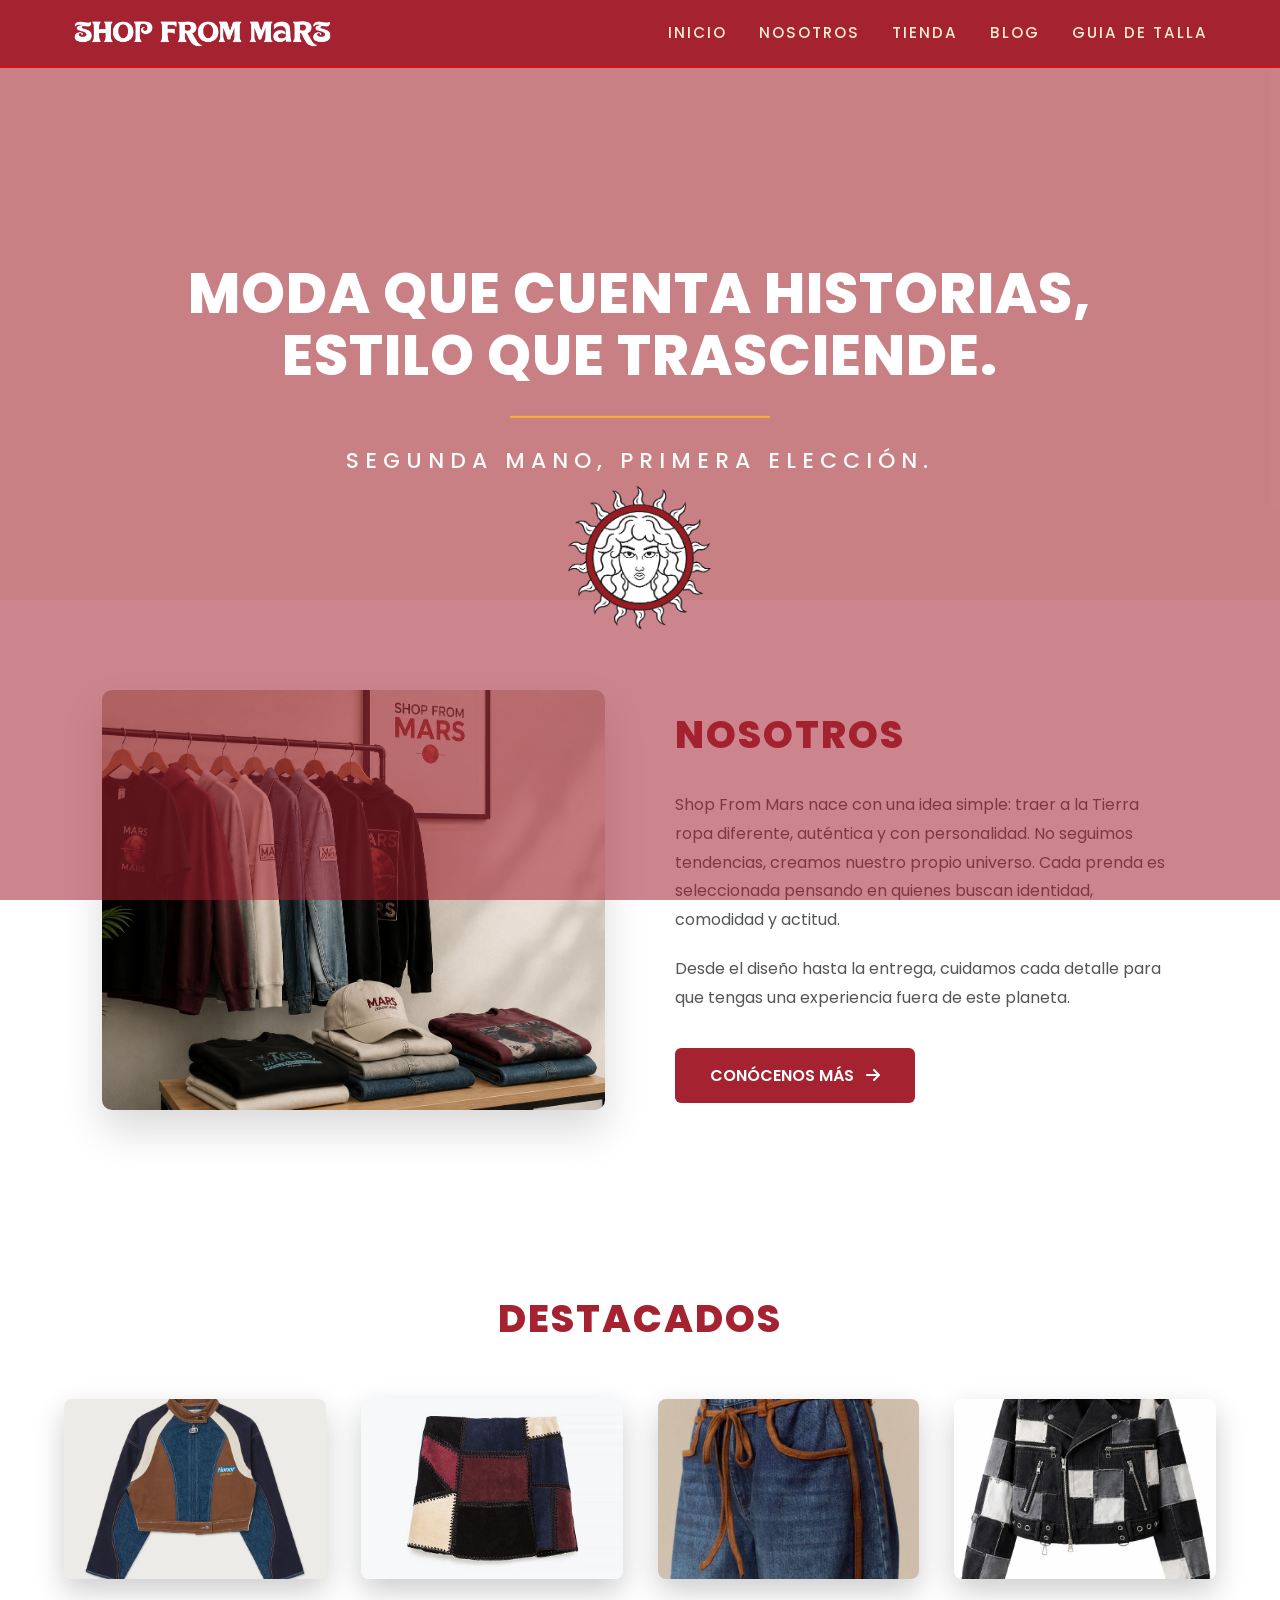
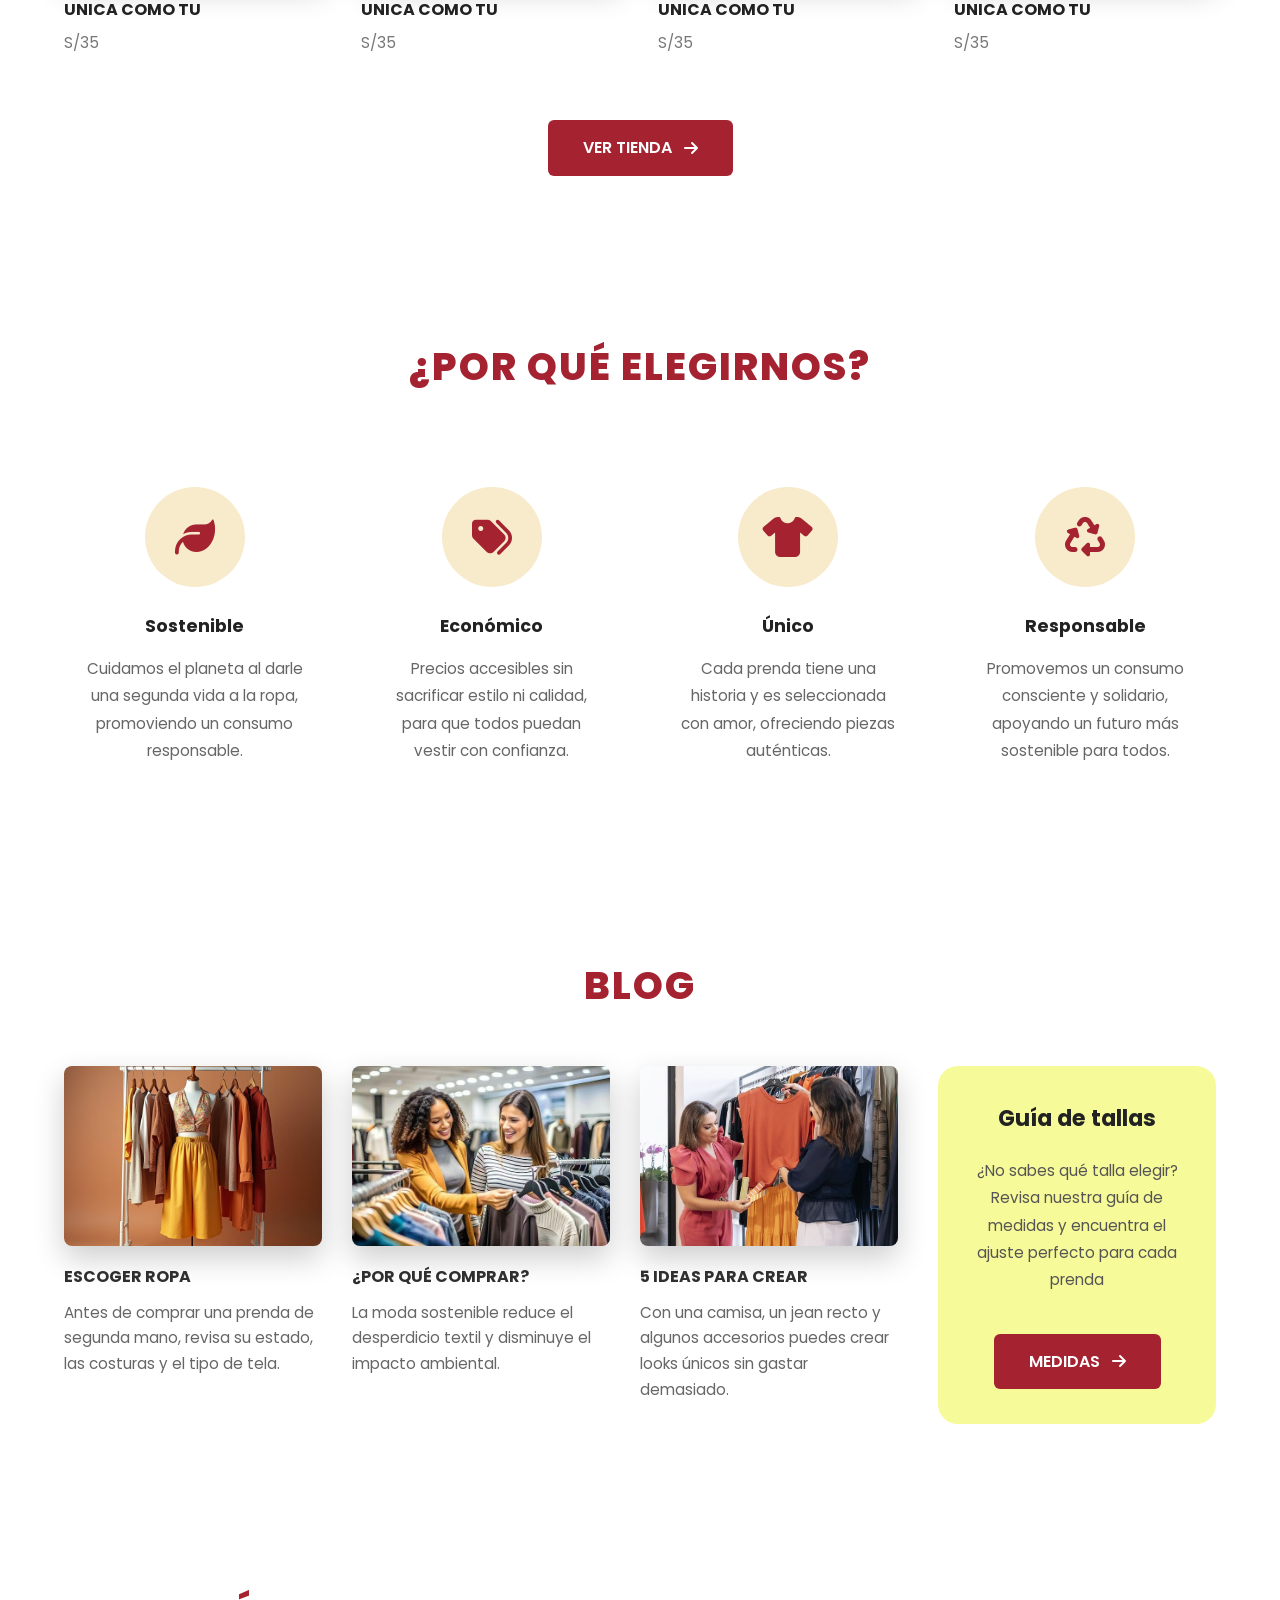
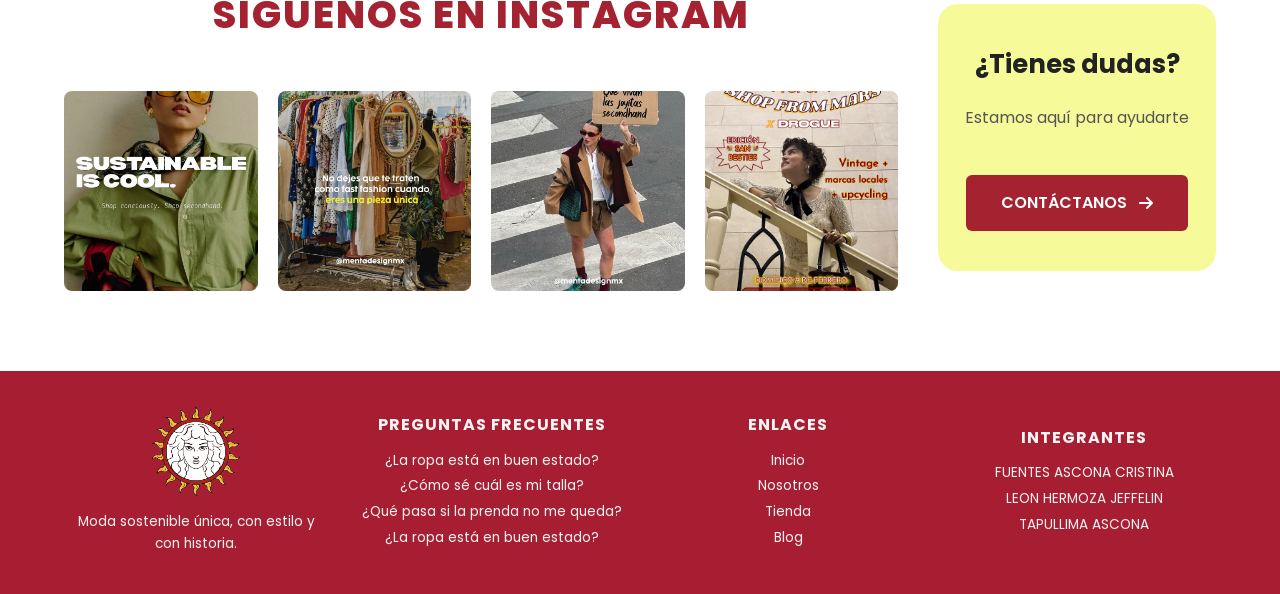
==== index.html @ 6ccd9fe5 "Add files via upload" ====
<!DOCTYPE html>
<html lang="en">
    
<head>
    
      
    <meta charset="UTF-8">
    <meta name="viewport" content="width=device-width, initial-scale=1.0">
    <title>Shop From Mars</title>
    <link rel="stylesheet" href="css/estilos.css">
    <link href="https://fonts.googleapis.com/css2?family=Poppins:wght@300;400;500;600;700;800&family=DM+Serif+Display&display=swap" rel="stylesheet">
    <link rel="stylesheet" href="https://cdnjs.cloudflare.com/ajax/libs/font-awesome/6.7.2/css/all.min.css">

</head>
<body>
    <header class="cabecera">
    <div class="menu">

        <a href="index.html" class="logo">
    <img src="imagenes/alogo_Mesa de trabajo 1.png" alt="Shop From Mars">
</a>
            

            <nav class="botones">
                <a href="index.html" class="enlaces">INICIO</a>
                <a href="nosotros.html" class="enlaces">NOSOTROS</a>
                <a href="tienda.html" class="enlaces">TIENDA</a>
                <a href="blog.html" class="enlaces">BLOG</a>
                <a href="guiadetalla.html" class="enlaces">GUIA DE TALLA</a>
                
            </nav>
            
        </div>
        
    </header>
    <main>

      


    <section class="banner-principal">

    <div class="banner-video">
        <video autoplay muted loop playsinline>
            <source src="videos/cabecera.mp4" type="video/mp4">
        </video>
    </div>

    <div class="overlay"></div>

    <div class="hero-texto">

        <h1>
            Moda que cuenta historias,<br>
            estilo que trasciende.
        </h1>

        <div class="linea"></div>

        <p>
            SEGUNDA MANO, PRIMERA ELECCIÓN.
        </p>
<img src="imagenes/iconoicono_Mesa de trabajo 1.png"
         alt="Logo"
         class="logo-banner">

    </div>

</section>

        <!-- SECCIÓN NOSOTROS -->

<section class="nosotros">

    <div class="contenedor">

        <div class="imagen">

            <img src="imagenes/nosotrosindex.jpeg" alt="Shop From Mars">

        </div>

        <div class="texto">



            <h2>NOSOTROS</h2>

            <p>
                Shop From Mars nace con una idea simple:
                traer a la Tierra ropa diferente,
                auténtica y con personalidad. No seguimos tendencias,
                creamos nuestro propio universo.
                Cada prenda es seleccionada pensando
                en quienes buscan identidad,
                comodidad y actitud.
            </p>

            <p>
                Desde el diseño hasta la entrega,
                cuidamos cada detalle para que
                tengas una experiencia fuera de este planeta.
            </p>

            <a href="nosotros.html" class="boton">
                CONÓCENOS MÁS
                <i class="fa-solid fa-arrow-right"></i>
            </a>

        </div>

    </div>

</section>

       <!-- SECCIÓN DESTACADOS -->
<section class="seccion-destacados">
    <div class="titulo-con-lineas">
        <h2>DESTACADOS</h2>
    </div>

    <div class="contenido-destacados">
        <!-- Tarjeta 1 -->
        <div class="tarjeta">
            <div class="cuadro-imagen">
                <img src="imagenes/desta1.jpg" alt="Producto destacado">
            </div>
            <h3>UNICA COMO TU</h3>
            <p>S/35</p>
        </div>
        <!-- Tarjeta 2 -->
        <div class="tarjeta">
            <div class="cuadro-imagen">
                <img src="imagenes/desta2.jpg" alt="Producto destacado">
            </div>
            <h3>UNICA COMO TU</h3>
            <p>S/35</p>
        </div>
        <!-- Tarjeta 3 -->
        <div class="tarjeta">
            <div class="cuadro-imagen">
                <img src="imagenes/desta3.jpg" alt="Producto destacado">
            </div>
            <h3>UNICA COMO TU</h3>
            <p>S/35</p>
        </div>
        <!-- Tarjeta 4 -->
        <div class="tarjeta">
            <div class="cuadro-imagen">
                <img src="imagenes/desta4.jpg" alt="Producto destacado">
            </div>
            <h3>UNICA COMO TU</h3>
            <p>S/35</p>
        </div>
    </div>

    <!-- Botón ver tienda -->
    <div class="boton-centro">
        <a href="tienda.html" class="boton">
    VER TIENDA
    <i class="fa-solid fa-arrow-right"></i>
</a>
    </div>
</section>

    
        <section id="por-que-elegirnos" class="why-choose-us">

    <h2>¿Por qué elegirnos?</h2>

    <div class="benefits-grid">

        <div class="benefit-item">
            <div class="circle-icon">
                <i class="fa-solid fa-leaf"></i>
            </div>
            <h3>Sostenible</h3>
            <p>Cuidamos el planeta al darle una segunda vida a la ropa, promoviendo un consumo responsable.</p>
        </div>

        <div class="benefit-item">
            <div class="circle-icon">
                <i class="fa-solid fa-tags"></i>
            </div>
            <h3>Económico</h3>
            <p>Precios accesibles sin sacrificar estilo ni calidad, para que todos puedan vestir con confianza.</p>
        </div>

        <div class="benefit-item">
            <div class="circle-icon">
                <i class="fa-solid fa-shirt"></i>
            </div>
            <h3>Único</h3>
            <p>Cada prenda tiene una historia y es seleccionada con amor, ofreciendo piezas auténticas.</p>
        </div>

        <div class="benefit-item">
            <div class="circle-icon">
                <i class="fa-solid fa-recycle"></i>
            </div>
            <h3>Responsable</h3>
            <p>Promovemos un consumo consciente y solidario, apoyando un futuro más sostenible para todos.</p>
        </div>

    </div>

</section>

        <section class="seccion-blog">
    <h2>BLOG</h2>
    <div class="contenido-blog">
        <div class="entradas-blog">
            <!-- Entrada 1 -->
            <div class="entrada">
                <div class="cuadro-imagen">
                    <img src="imagenes/blog1.jpg" alt="Entrada blog">
                </div>
                <h3>ESCOGER ROPA</h3>
                <p>Antes de comprar una prenda de segunda mano,
                        revisa su estado, las costuras y el tipo de tela.</p>
            </div>
            <!-- Entrada 2 -->
            <div class="entrada">
                <div class="cuadro-imagen">
                    <img src="imagenes/blog2.jpg" alt="Entrada blog">
                </div>
                <h3>¿POR QUÉ COMPRAR?</h3>
                <p>La moda sostenible reduce el desperdicio textil y disminuye el impacto ambiental.
                        </p>
            </div>
            <!-- Entrada 3 -->
            <div class="entrada">
                <div class="cuadro-imagen">
                    <img src="imagenes/blog3.jpg" alt="Entrada blog">
                </div>
                <h3>5 IDEAS PARA CREAR</h3>
                <p>Con una camisa, un jean recto y algunos accesorios puedes crear looks únicos sin gastar demasiado.</p>
            </div>
        </div>

            <aside class="size-guide-card">
                <h3>Guía de tallas</h3>
                <p>¿No sabes qué talla elegir? Revisa nuestra guía de medidas y encuentra el ajuste perfecto para cada prenda</p>
                <a href="guiadetalla.html" class="boton">
    MEDIDAS
    <i class="fa-solid fa-arrow-right"></i>
</a>
            </aside>
        </section>

       <section class="instagram-whatsapp">

    <div class="instagram-box">

        <h2>SÍGUENOS EN INSTAGRAM</h2>

        <div class="galeria">

            <img src="imagenes/insta1.jpg" alt="">
            <img src="imagenes/insta2.jpg" alt="">
            <img src="imagenes/insta3.jpg" alt="">
            <img src="imagenes/insta5.jpeg">

        </div>

    </div>

    <aside class="whatsapp-box">

        <h3>¿Tienes dudas?</h3>

        <p>Estamos aquí para ayudarte</p>

        <a href="https://web.whatsapp.com/" class="boton">
    CONTÁCTANOS
    <i class="fa-solid fa-arrow-right"></i>
</a>

    </aside>

</section>


      

    </main>


<footer class="pie-pagina">
    <div class="pie-columna logo-columna">
        <img src="imagenes/logo.png" alt="Logo marca" class="logo-footer">
        <p>Moda sostenible única, con estilo y con historia.</p>
    </div>

    <div class="pie-columna centrada">
        <h3>PREGUNTAS FRECUENTES</h3>
        <p>¿La ropa está en buen estado?</p>
        <p>¿Cómo sé cuál es mi talla?</p>
        <p>¿Qué pasa si la prenda no me queda?</p>
        <p>¿La ropa está en buen estado?</p>
    </div>

    <div class="pie-columna centrada">
        <h3>ENLACES</h3>
        <p>Inicio</p>
        <p>Nosotros</p>
        <p>Tienda</p>
        <p>Blog</p>
    </div>

    <div class="pie-columna centrada">
        <h3>INTEGRANTES</h3>
        <p>FUENTES ASCONA CRISTINA</p>
        <p>LEON HERMOZA JEFFELIN</p>
        <p>TAPULLIMA ASCONA</p>
    
    </div>
</footer>
</body>

</html>
---- css/estilos.css ----
/*==============================
        RESET GENERAL
===============================*/

*{
    margin: 0;
    padding: 0;
    box-sizing: border-box;
}

body{
    font-family: 'Poppins', sans-serif;
    font-size: 16px;
    background: #f8f4ef;
    color: #2f2f2f;
    line-height: 1.6;
}

/*==============================
        CABECERA
===============================*/

.cabecera{
    background-color: #A52231;
    border-bottom: 1px solid rgb(255, 0, 4);
    position: fixed;
    width: 100%;
    top: 0;
    left: 0;
    z-index: 1000;
}

.menu{
    max-width: 1200px;
    margin: 0 auto;
    padding: 1.2rem 2rem;
    display: flex;
    justify-content: space-between;
    align-items: center;
    letter-spacing: 2px;
}

.contenedor-general{
    width: 100%;
    max-width: 1200px;
    margin: 0 auto;
    padding: 0 4rem;
}

.logo{
    display:flex;
    align-items:center;
    text-decoration:none;
}

.logo img{
    width:260px;
    height:auto;
    display:block;
    transition:.3s ease;
}

.logo img:hover{
    transform:scale(1.05);
}

.botones{
    display: flex;
    align-items: center;
    gap: 2rem;
}

.enlaces{
    text-decoration: none;
    color: blanchedalmond;
    font-size: 0.95rem;
    font-weight: 500;
    transition: .3s;
}

.enlaces:hover{
    color: #A52231;
    background: white;
    padding: 10px;
}

.icono{
    background-image: url("usiario.png");
    width: 20px;
    height: 20px;
    background-size: cover;
}
   

.image-x {
    background-color: #e0e0e0;
    border: 2px solid #000000;
    position: relative;
    width: 100%;
    height: 100%;
    min-height: 150px;
}
   
.image-x::before, .image-x::after {
    content: "";
    position: absolute;
    width: 100%;
    height: 2px;
    background-color: #000000;
    top: 50%;
    left: 0;
}
.image-x::before { transform: rotate(20deg); }
.image-x::after { transform: rotate(-20deg); }
.btn-dark{
    display:inline-block;
    padding:15px 35px;
    background:#F06464;
    color:white;
    text-decoration:none;
    border-radius:6px;
    font-weight:600;
    transition:.3s;
}

.btn-dark:hover{
    background:#d84f4f;
    transform:translateY(-3px);
}

nav ul {
    display: flex;
    gap: 20px;
}

nav ul li a {
    background-color: #b73e3e; /* Fondo rojo de los botones de navegación */
    color: #ffffff;
    padding: 8px 16px;
    border-radius: 4px;
    font-size: 0.9rem;
    font-weight: bold;
    text-transform: uppercase;
}

.header-icons {
    display: flex;
    gap: 15px;
    font-size: 1.3rem;
}

/* ==========================================
   3. SECCIÓN 1: SLIDER / HERO (Gris)
   ========================================== */


/* ---------------------- BANNER PRINCIPAL ---------------------- */
.banner-principal{
    width:100%;
    height:600px;
    margin:0;
    padding:0;
    overflow:hidden;
}



.boton-rojo {
    padding: 0.65rem 2.2rem;
    background-color: #f06464;
    color: #000000;
    border: none;
    border-radius: 6px;
    font-size: 0.9rem;
    font-weight: 500;
    cursor: pointer;
}

/* IMAGEN A LA DERECHA, OCUPA TODO EL ALTO */
.banner-video{
    width:100%;
    height:100%;
    overflow:hidden;
}

.banner-video video{
    width:100%;
    height:100%;
    object-fit:cover;
    display:block;
}
/* Capa roja */

.overlay{

    position:absolute;

    inset:0;

    background:rgba(165,34,49,.55);

    z-index:1;

}

/* Texto */

.hero-texto{

    position:absolute;

    top:50%;

    left:50%;

    transform:translate(-50%,-50%);

    text-align:center;

    z-index:2;

    width:90%;

}

.hero-texto h1{
    font-family:'Poppins', sans-serif;
    color:#fff;
    font-size:3.5rem;
    line-height:1.1;
    font-weight:800;
    text-transform:uppercase;
    letter-spacing:1px;
    margin-bottom:30px;
}

.linea{

    width:260px;

    height:2px;

    background:#F2B632;

    margin:0 auto 25px;

}

.hero-texto p{

    font-family:'Poppins',sans-serif;

    color:#fafaf9;

    letter-spacing:6px;

    font-size:22px;

    font-weight:500;

}
.logo-banner{
    width:150px;
    height:auto;
    margin-top:5px;
    display:block;
    margin-left:auto;
    margin-right:auto;
}



/*=========================
      NOSOTROS
==========================*/

/*==================================
            NOSOTROS
==================================*/

.nosotros{
    width:100%;
    background:#ffffff;
    padding:90px 8%;
}

.contenedor{
    max-width:1200px;
    margin:0 auto;
    display:grid;
    grid-template-columns:1fr 1fr;
    align-items:center;
    gap:70px;
}

/* Imagen */

.imagen img{
    width:100%;
    height:420px;
    object-fit:cover;
    border-radius:10px;
    box-shadow:0 20px 40px rgba(0,0,0,.15);
}

/* Texto */

.texto{
    color:#2f2f2f;
}

.texto h2{
    font-size:2.4rem;
    color:#A52231;
    font-weight:800;
    letter-spacing:2px;
    margin-bottom:25px;
}

.texto p{
    font-size:1rem;
    line-height:1.8;
    color:#555;
    margin-bottom:20px;
}

.boton{
    display:inline-flex;
    align-items:center;
    gap:12px;
    margin-top:15px;
    padding:15px 35px;
    background:#A52231;
    color:#fff;
    text-decoration:none;
    border-radius:6px;
    font-weight:600;
    transition:.3s;
}

.boton:hover{
    background:#7d1723;
    transform:translateY(-4px);
}

/* ==========================================
   5. SECCIÓN 3: DESTACADOS (Verde Menta)
   ========================================== */
/*==================================
            DESTACADOS
==================================*/

.seccion-destacados{
    width:100%;
    background:#fff;
    padding:80px 5%;
}

.titulo-con-lineas{
    text-align:center;
    margin-bottom:50px;
}

.titulo-con-lineas h2{
    font-size:2.4rem;
    font-weight:800;
    color:#A52231;
    text-transform:uppercase;
    letter-spacing:2px;
}

.contenido-destacados{
    max-width:1200px;
    margin:0 auto 50px;
    display:grid;
    grid-template-columns:repeat(4,1fr);
    gap:35px;
}

.tarjeta{

    transition:.35s;
    cursor:pointer;

}

.tarjeta:hover{

    transform:translateY(-10px);

}

.cuadro-imagen{
    width:100%;
    height:280px;
    overflow:hidden;
    border-radius:8px;

    box-shadow: 0 12px 30px rgba(0, 0, 0, 0.20);
}

.cuadro-imagen img{

    width:100%;
    height:100%;
    object-fit:cover;
    transition:.4s;

}

.tarjeta:hover img{

    transform:scale(1.05);

}

.tarjeta h3{

    margin-top:18px;
    font-size:1rem;
    color:#222;
    font-weight:700;

}

.tarjeta p{

    margin-top:8px;
    font-size:.95rem;
    color:#777;

}

.boton-centro{

    text-align:center;

}



/*==================================
      ¿POR QUÉ ELEGIRNOS?
==================================*/

.why-choose-us{
    width:100%;
    background:#fff;
    padding:80px 5%;
    text-align:center;
}

.why-choose-us h2{
    font-size:2.4rem;
    font-weight:800;
    color:#A52231;
    text-transform:uppercase;
    letter-spacing:2px;
    margin-bottom:60px;
}

.benefits-grid{
    max-width:1200px;
    margin:auto;
    display:grid;
    grid-template-columns:repeat(4,1fr);
    gap:35px;
}

.benefit-item{
    padding:30px 20px;
    border-radius:10px;
    transition:.35s;
}

.benefit-item:hover{
    transform:translateY(-8px);
    box-shadow:0 15px 30px rgba(0,0,0,.08);
}

/* CÍRCULO */

.circle-icon{
    width:100px;
    height:100px;
    background:#F8EBCB;
    border-radius:50%;

    display:flex;
    justify-content:center;
    align-items:center;

    margin:0 auto 25px;
    transition:.35s;
}

/* ICONO */

.circle-icon i{
    font-size:40px;
    color:#A52231;
    transition:.35s;
}

.benefit-item:hover .circle-icon{
    transform:scale(1.08);
}

.benefit-item:hover .circle-icon i{
    transform:scale(1.12);
}

.benefit-item h3{
    font-size:1.1rem;
    color:#222;
    margin-bottom:15px;
    font-weight:700;
}

.benefit-item p{
    font-size:.95rem;
    line-height:1.8;
    color:#666;
}

/* ==========================================
   7. SECCIÓN 5: BLOG & GUÍA DE TALLAS (Verde Menta)
   ========================================== */
/*==================================
            BLOG
==================================*/

.seccion-blog{
    width:100%;
    background:#fff;
    padding:80px 5%;
}

.seccion-blog h2{

    text-align:center;
    font-size:2.4rem;
    font-weight:800;
    color:#A52231;
    text-transform:uppercase;
    letter-spacing:2px;
    margin-bottom:50px;

}

.contenido-blog{

    max-width:1200px;
    margin:auto;

    display:grid;
    grid-template-columns:3fr 1fr;
    gap:40px;
    align-items:start;

}

.entradas-blog{

    display:grid;
    grid-template-columns:repeat(3,1fr);
    gap:30px;

}

.entrada{

    transition:.35s;
    cursor:pointer;

}

.entrada:hover{

    transform:translateY(-8px);

}

.cuadro-imagen{

    width:100%;
    height:180px;
    overflow:hidden;
    border-radius:8px;

}

.cuadro-imagen img{

    width:100%;
    height:100%;
    object-fit:cover;
    transition:.4s;

}

.entrada:hover img{

    transform:scale(1.05);

}

.entrada h3{
    margin-top:18px;   /* Puedes ajustar este valor */
    margin-bottom:10px;
    font-size:1rem;
    font-weight:700;
}

.entrada p{

    color:#666;
    font-size:.95rem;
    line-height:1.7;

}
/*==================================
        GUÍA DE TALLAS
==================================*/

.size-guide-card{

    background:#F6FA98;
    border-radius:20px;

    padding:35px 25px;

    display:flex;
    flex-direction:column;
    justify-content:center;
    align-items:center;

    text-align:center;

    transition:.35s;

}

.size-guide-card:hover{

    transform:translateY(-8px);

    box-shadow:0 15px 35px rgba(0,0,0,.10);

}

.size-guide-card h3{

    font-size:1.4rem;
    margin-bottom:20px;
    color:#222;

}

.size-guide-card p{

    font-size:.95rem;
    line-height:1.8;
    color:#555;
    margin-bottom:25px;

}
/* ==========================================
   8. SECCIÓN 6: INSTAGRAM & WHATSAPP (Rosa)
   ========================================== */
/*==================================
      INSTAGRAM + WHATSAPP
==================================*/

.instagram-whatsapp{
    width:100%;
    background:#FFFFFF;
    padding:80px 5%;

    display:grid;
    grid-template-columns:3fr 1fr;
    gap:40px;
    align-items:center;
}

/*=========================
      INSTAGRAM
=========================*/

.instagram-box h2{

    font-size:2.4rem;
    font-weight:800;
    color:#A52231;

    text-align:center;

    text-transform:uppercase;

    letter-spacing:2px;

    margin-bottom:45px;

}

.galeria{

    display:grid;
    grid-template-columns:repeat(4,1fr);

    gap:20px;

}

.galeria img{

    width:100%;
    height:200px;

    object-fit:cover;

    border-radius:8px;

    transition:.35s;

    cursor:pointer;

}

.galeria img:hover{

    transform:scale(1.05);

}

/*=========================
        WHATSAPP
=========================*/

.whatsapp-box{

    background:#F6FA98;

    padding:40px 25px;

    border-radius:20px;

    text-align:center;

    transition:.35s;

}

.whatsapp-box:hover{

    transform:translateY(-8px);

    box-shadow:0 15px 30px rgba(0,0,0,.10);

}

.whatsapp-box h3{

    font-size:1.6rem;

    margin-bottom:20px;

    color:#222;

}

.whatsapp-box p{

    font-size:1rem;

    color:#555;

    margin-bottom:30px;

}
/* ==========================================
   9. PIE DE PÁGINA (FOOTER)
   ========================================== */
/*==================================
            FOOTER
==================================*/

.pie-pagina{
    background-color:#A71D31;
    width:100%;
    min-height:197px;
    display:flex;
    justify-content:space-between;
    align-items:center;
    padding:35px 4rem;
    gap:2rem;
    flex-wrap:wrap;
}

.pie-columna{
    flex:1;
    color:#FAF4F4;
    min-width:180px;
}

.logo-columna{
    display:flex;
    flex-direction:column;
    align-items:center;
    text-align:center;
}

.logo-footer{
    width:90px;
    height:auto;
    margin-bottom:10px;
}

.centrada{
    text-align:center;
}

.pie-columna h3{
    font-size:1rem;
    font-weight:700;
    margin-bottom:12px;
    text-transform:uppercase;
    letter-spacing:1px;
}

.pie-columna p{
    font-size:.85rem;
    line-height:1.6;
    margin:4px 0;
}

/*==================================
        RESPONSIVE
==================================*/

@media (max-width:1200px){

    .contenido-destacados{
        grid-template-columns:repeat(2,1fr);
    }

    .benefits-grid{
        grid-template-columns:repeat(2,1fr);
    }

    .entradas-blog{
        grid-template-columns:repeat(2,1fr);
    }

    .galeria{
        grid-template-columns:repeat(2,1fr);
    }

}

@media (max-width:992px){

    body{
        padding-top:120px;
    }

    /* HEADER */

    .menu{
        flex-direction:column;
        gap:15px;
        padding:15px;
    }

    .botones{
        flex-wrap:wrap;
        justify-content:center;
        gap:12px;
    }

    .logo{
        font-size:1.5rem;
    }

    .enlaces{
        font-size:.85rem;
    }

    /* HERO */

    .banner-principal{
        height:500px;
    }

    .hero-texto h1{
        font-size:52px;
    }

    .hero-texto p{
        font-size:18px;
        letter-spacing:4px;
    }

    /* NOSOTROS */

    .contenedor{
        grid-template-columns:1fr;
        gap:40px;
    }

    .texto{
        text-align:center;
    }

    .imagen img{
        height:380px;
    }

    /* DESTACADOS */

    .contenido-destacados{
        grid-template-columns:repeat(2,1fr);
    }

    /* BENEFICIOS */

    .benefits-grid{
        grid-template-columns:repeat(2,1fr);
    }

    /* BLOG */

    .contenido-blog{
        grid-template-columns:1fr;
    }

    .size-guide-card{
        max-width:500px;
        margin:auto;
    }

    /* INSTAGRAM */

    .instagram-whatsapp{
        grid-template-columns:1fr;
    }

    .whatsapp-box{
        max-width:500px;
        margin:auto;
    }

    /* FOOTER */

    .pie-pagina{
        flex-direction:column;
        text-align:center;
        padding:40px 25px;
        gap:30px;
    }

}

@media (max-width:768px){

    body{
        padding-top:130px;
    }

    .banner-principal{
        height:420px;
    }

    .hero-texto h1{
        font-size:40px;
    }

    .hero-texto p{
        font-size:16px;
        letter-spacing:3px;
    }

    .linea{
        width:180px;
    }

    .nosotros,
    .seccion-destacados,
    .why-choose-us,
    .seccion-blog,
    .instagram-whatsapp{
        padding:60px 25px;
    }

    .contenido-destacados{
        grid-template-columns:1fr;
    }

    .benefits-grid{
        grid-template-columns:1fr;
    }

    .entradas-blog{
        grid-template-columns:1fr;
    }

    .galeria{
        grid-template-columns:repeat(2,1fr);
    }

    .instagram-box h2,
    .why-choose-us h2,
    .seccion-blog h2,
    .titulo-con-lineas h2,
    .texto h2{
        font-size:2rem;
    }

}

@media (max-width:480px){

    body{
        padding-top:145px;
    }

    .logo{
        font-size:1.25rem;
    }

    .enlaces{
        font-size:.78rem;
    }

    .banner-principal{
        height:350px;
    }

    .hero-texto h1{
        font-size:30px;
    }

    .hero-texto p{
        font-size:14px;
        letter-spacing:2px;
    }

    .linea{
        width:140px;
    }

    .imagen img{
        height:260px;
    }

    .cuadro-imagen{
        height:240px;
    }

    .galeria{
        grid-template-columns:1fr;
    }

    .galeria img{
        height:220px;
    }

    .circle-icon{
        width:80px;
        height:80px;
    }

    .circle-icon i{
        font-size:32px;
    }

    .pie-pagina{
        padding:35px 20px;
    }

}
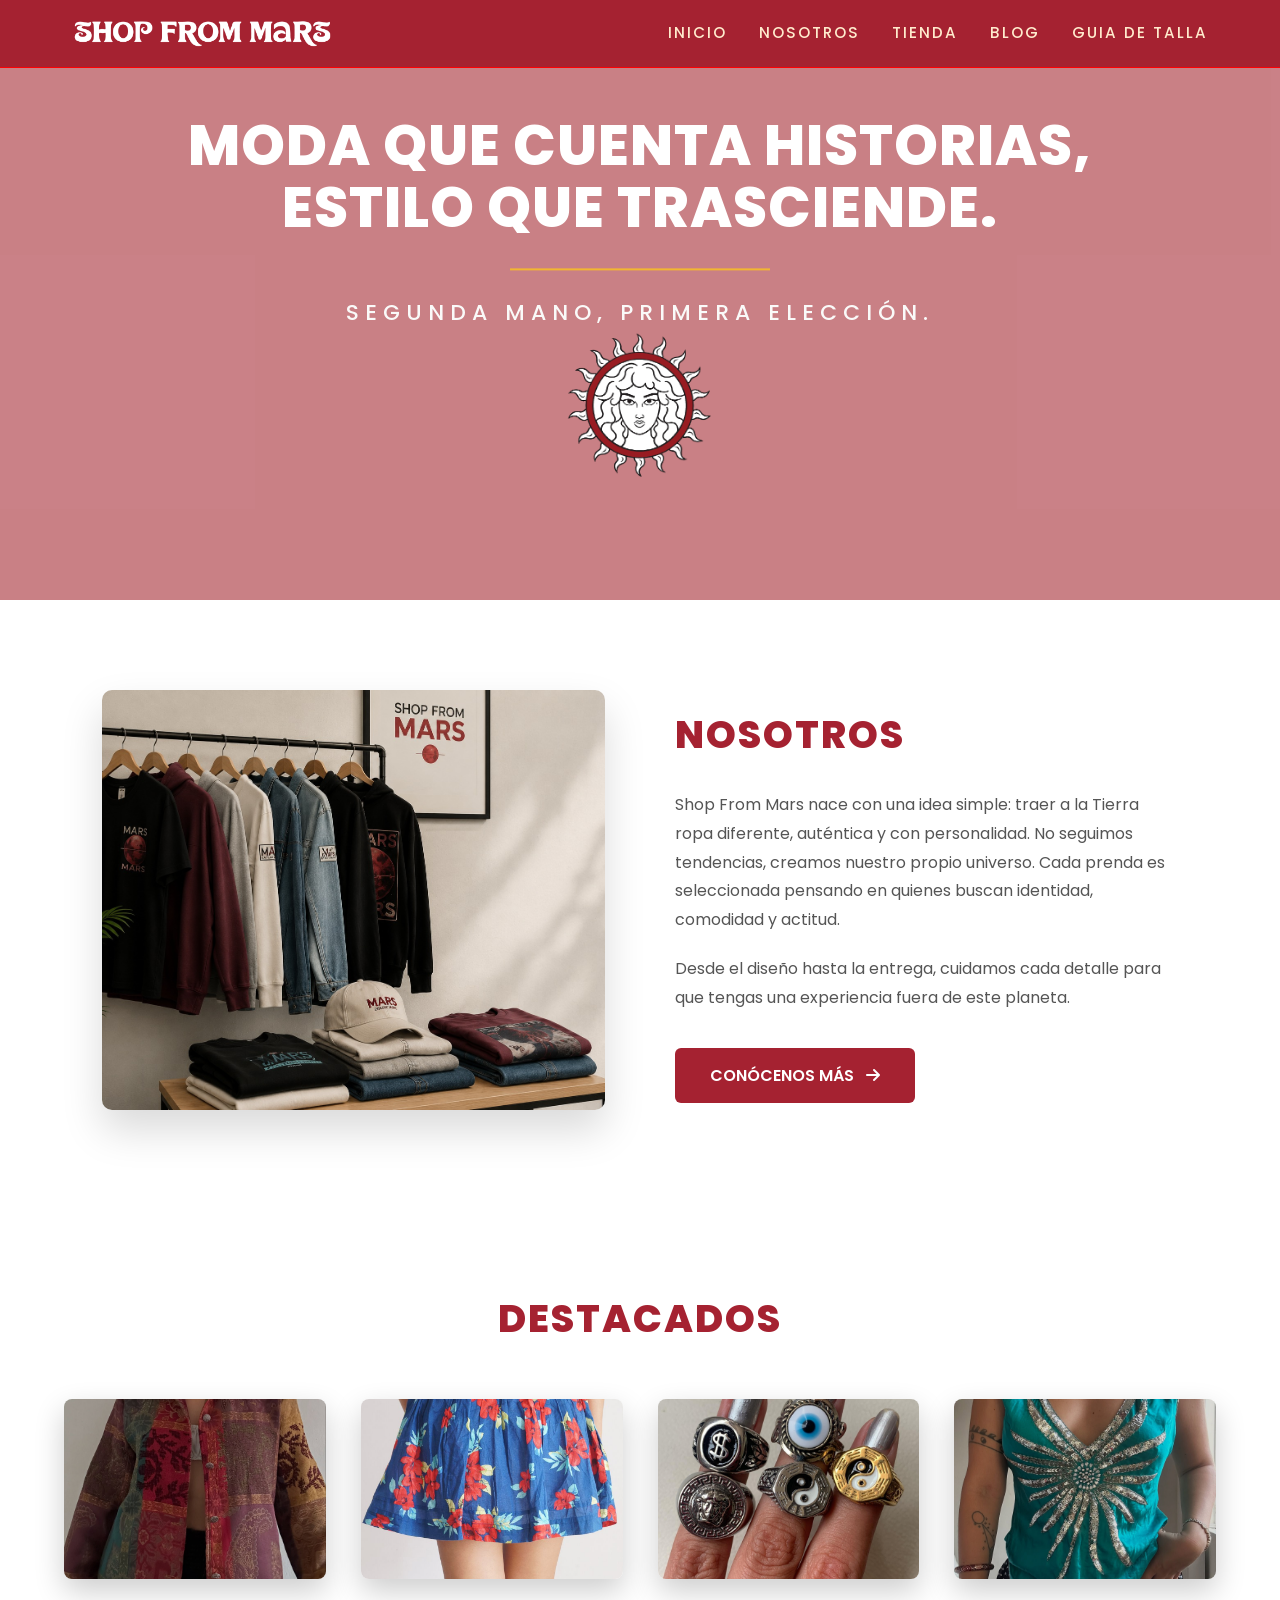
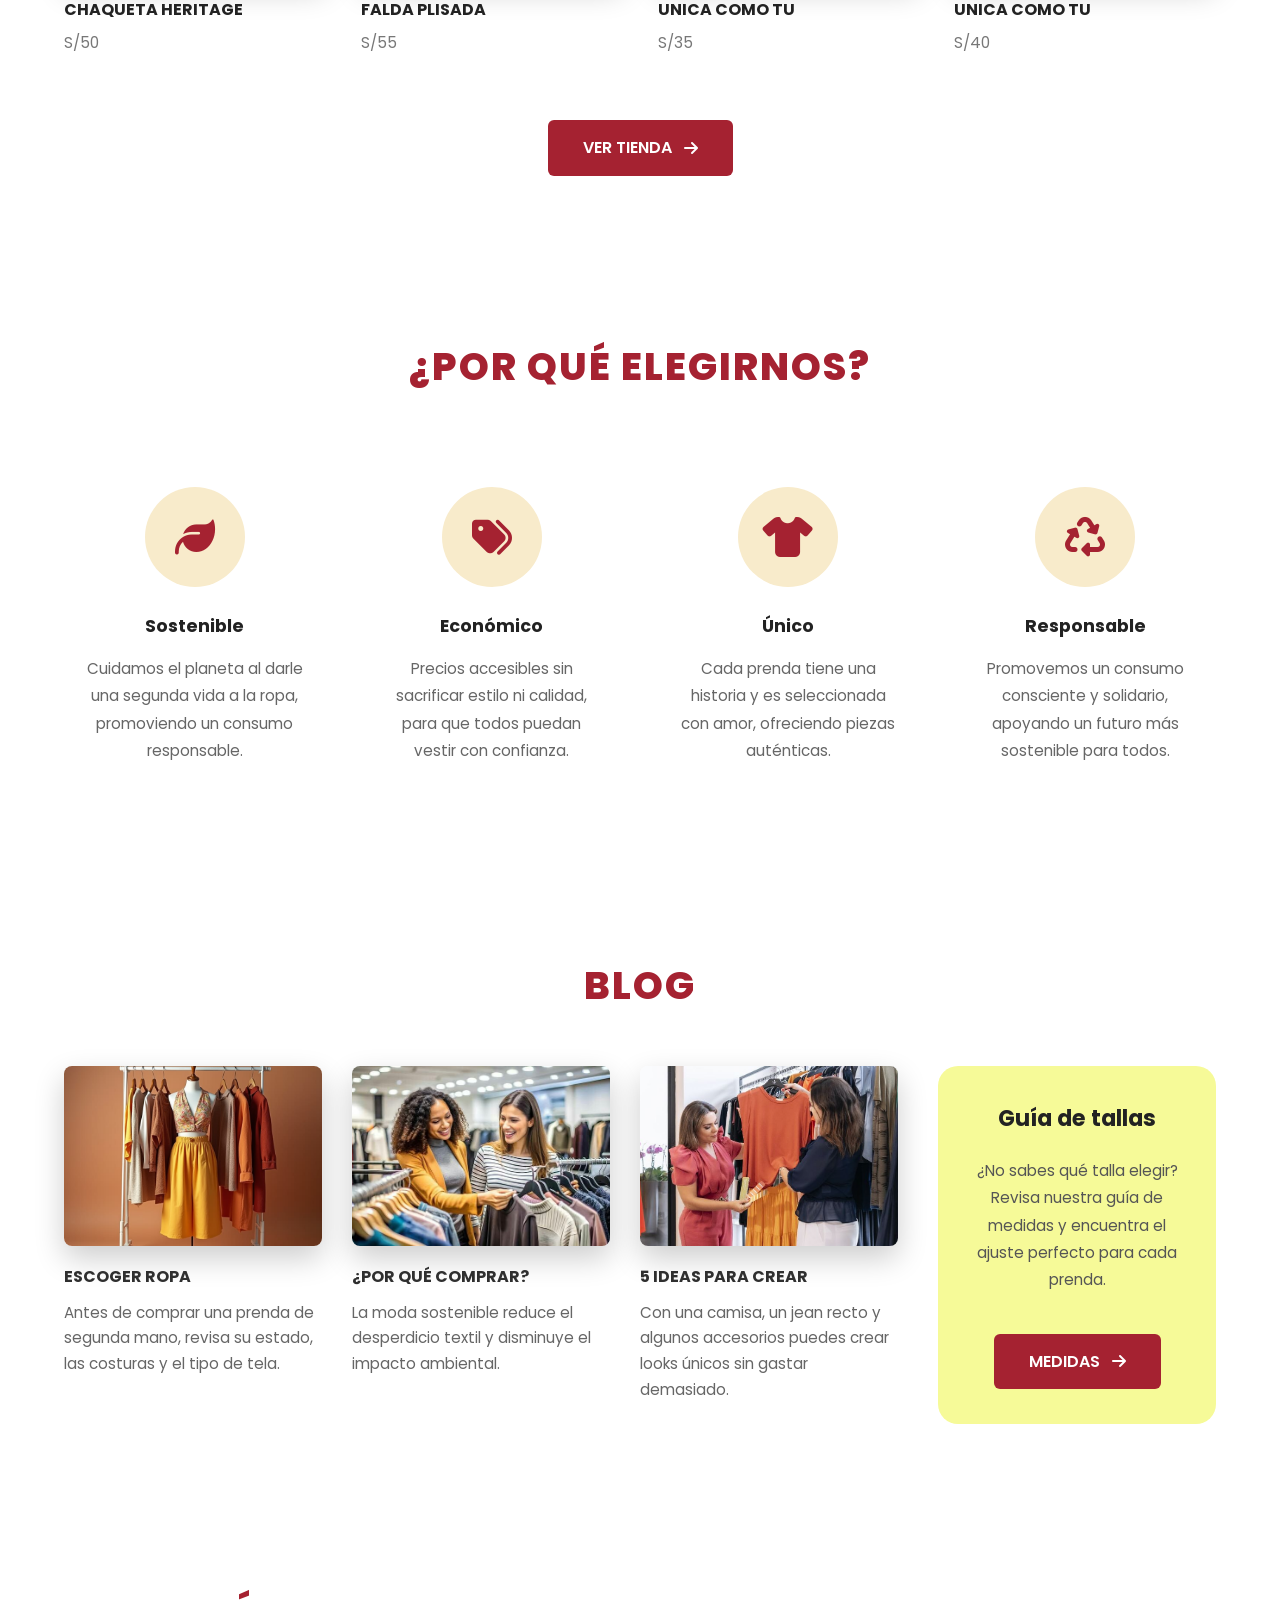
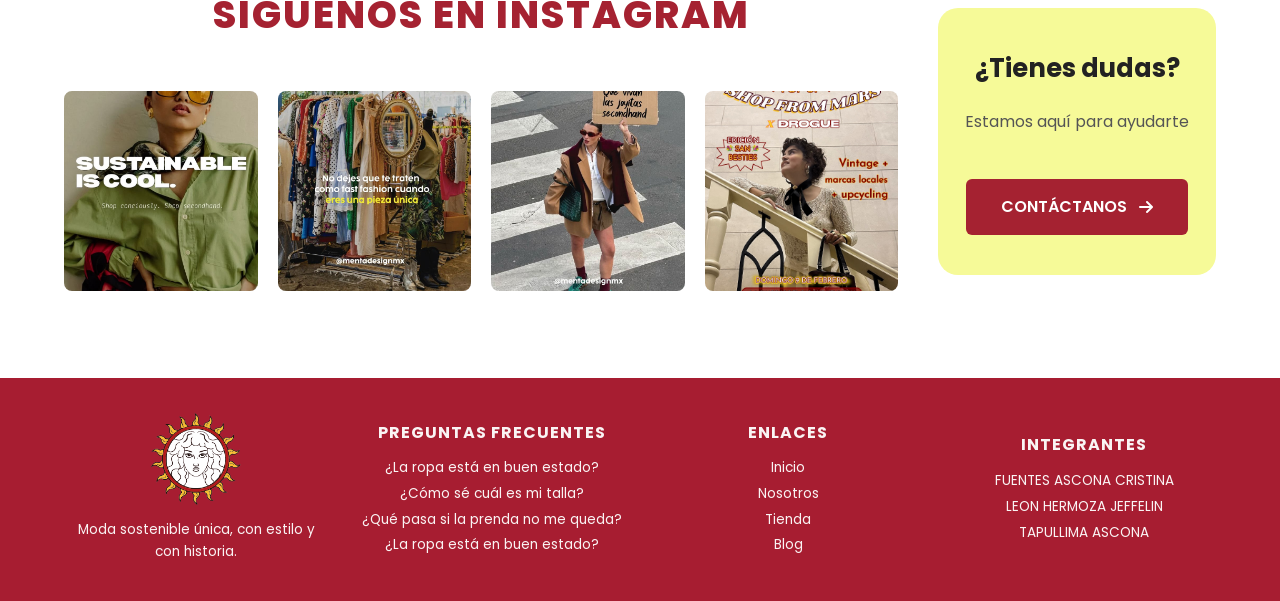
==== commit 5eb9449e: "Add files via upload" ====
--- a/index.html
+++ b/index.html
@@ -115,52 +115,71 @@
 
        <!-- SECCIÓN DESTACADOS -->
 <section class="seccion-destacados">
+
     <div class="titulo-con-lineas">
         <h2>DESTACADOS</h2>
     </div>
 
     <div class="contenido-destacados">
+
         <!-- Tarjeta 1 -->
         <div class="tarjeta">
             <div class="cuadro-imagen">
-                <img src="imagenes/desta1.jpg" alt="Producto destacado">
-            </div>
-            <h3>UNICA COMO TU</h3>
-            <p>S/35</p>
-        </div>
+                <a href="abrigos.html">
+                    <img src="imagenes/cha4.jpeg" alt="Producto destacado">
+                </a>
+            </div>
+
+            <h3>CHAQUETA HERITAGE</h3>
+            <p>S/50</p>
+        </div>
+
         <!-- Tarjeta 2 -->
         <div class="tarjeta">
             <div class="cuadro-imagen">
-                <img src="imagenes/desta2.jpg" alt="Producto destacado">
-            </div>
-            <h3>UNICA COMO TU</h3>
-            <p>S/35</p>
-        </div>
+                <a href="faldas.html">
+                    <img src="imagenes/falda2.jpg" alt="Producto destacado">
+                </a>
+            </div>
+
+            <h3>FALDA PLISADA</h3>
+            <p>S/55</p>
+        </div>
+
         <!-- Tarjeta 3 -->
         <div class="tarjeta">
             <div class="cuadro-imagen">
-                <img src="imagenes/desta3.jpg" alt="Producto destacado">
-            </div>
+                <a href="accesorios.html">
+                    <img src="imagenes/ac1.jpg" alt="Producto destacado">
+                </a>
+            </div>
+
             <h3>UNICA COMO TU</h3>
             <p>S/35</p>
         </div>
+
         <!-- Tarjeta 4 -->
         <div class="tarjeta">
             <div class="cuadro-imagen">
-                <img src="imagenes/desta4.jpg" alt="Producto destacado">
-            </div>
+                <a href="polos.html">
+                    <img src="imagenes/po1.jpeg" alt="Producto destacado">
+                </a>
+            </div>
+
             <h3>UNICA COMO TU</h3>
-            <p>S/35</p>
-        </div>
+            <p>S/40</p>
+        </div>
+
     </div>
 
     <!-- Botón ver tienda -->
     <div class="boton-centro">
         <a href="tienda.html" class="boton">
-    VER TIENDA
-    <i class="fa-solid fa-arrow-right"></i>
-</a>
-    </div>
+            VER TIENDA
+            <i class="fa-solid fa-arrow-right"></i>
+        </a>
+    </div>
+
 </section>
 
     
@@ -208,45 +227,75 @@
 
         <section class="seccion-blog">
     <h2>BLOG</h2>
+
     <div class="contenido-blog">
+
         <div class="entradas-blog">
+
             <!-- Entrada 1 -->
             <div class="entrada">
                 <div class="cuadro-imagen">
-                    <img src="imagenes/blog1.jpg" alt="Entrada blog">
+                    <a href="blog.html#blog1">
+                        <img src="imagenes/blog1.jpg" alt="Entrada blog">
+                    </a>
                 </div>
+
                 <h3>ESCOGER ROPA</h3>
-                <p>Antes de comprar una prenda de segunda mano,
-                        revisa su estado, las costuras y el tipo de tela.</p>
-            </div>
+
+                <p>
+                    Antes de comprar una prenda de segunda mano,
+                    revisa su estado, las costuras y el tipo de tela.
+                </p>
+            </div>
+
             <!-- Entrada 2 -->
             <div class="entrada">
                 <div class="cuadro-imagen">
-                    <img src="imagenes/blog2.jpg" alt="Entrada blog">
+                    <a href="blog.html#blog2">
+                        <img src="imagenes/blog2.jpg" alt="Entrada blog">
+                    </a>
                 </div>
+
                 <h3>¿POR QUÉ COMPRAR?</h3>
-                <p>La moda sostenible reduce el desperdicio textil y disminuye el impacto ambiental.
-                        </p>
-            </div>
+
+                <p>
+                    La moda sostenible reduce el desperdicio textil y disminuye el impacto ambiental.
+                </p>
+            </div>
+
             <!-- Entrada 3 -->
             <div class="entrada">
                 <div class="cuadro-imagen">
-                    <img src="imagenes/blog3.jpg" alt="Entrada blog">
+                    <a href="blog.html#blog3">
+                        <img src="imagenes/blog3.jpg" alt="Entrada blog">
+                    </a>
                 </div>
+
                 <h3>5 IDEAS PARA CREAR</h3>
-                <p>Con una camisa, un jean recto y algunos accesorios puedes crear looks únicos sin gastar demasiado.</p>
-            </div>
-        </div>
-
-            <aside class="size-guide-card">
-                <h3>Guía de tallas</h3>
-                <p>¿No sabes qué talla elegir? Revisa nuestra guía de medidas y encuentra el ajuste perfecto para cada prenda</p>
-                <a href="guiadetalla.html" class="boton">
-    MEDIDAS
-    <i class="fa-solid fa-arrow-right"></i>
-</a>
-            </aside>
-        </section>
+
+                <p>
+                    Con una camisa, un jean recto y algunos accesorios puedes crear looks únicos sin gastar demasiado.
+                </p>
+            </div>
+
+        </div>
+
+        <aside class="size-guide-card">
+            <h3>Guía de tallas</h3>
+
+            <p>
+                ¿No sabes qué talla elegir? Revisa nuestra guía de medidas y encuentra el ajuste perfecto para cada prenda.
+            </p>
+
+            <a href="guiadetalla.html" class="boton">
+                MEDIDAS
+                <i class="fa-solid fa-arrow-right"></i>
+            </a>
+
+        </aside>
+
+    </div>
+</section>
 
        <section class="instagram-whatsapp">
 
@@ -256,12 +305,23 @@
 
         <div class="galeria">
 
-            <img src="imagenes/insta1.jpg" alt="">
-            <img src="imagenes/insta2.jpg" alt="">
-            <img src="imagenes/insta3.jpg" alt="">
-            <img src="imagenes/insta5.jpeg">
-
-        </div>
+    <a href="https://www.instagram.com/shopfrommars/" target="_blank">
+        <img src="imagenes/insta1.jpg" alt="Instagram Shop From Mars">
+    </a>
+
+    <a href="https://www.instagram.com/shopfrommars/" target="_blank">
+        <img src="imagenes/insta2.jpg" alt="Instagram Shop From Mars">
+    </a>
+
+    <a href="https://www.instagram.com/shopfrommars/" target="_blank">
+        <img src="imagenes/insta3.jpg" alt="Instagram Shop From Mars">
+    </a>
+
+    <a href="https://www.instagram.com/shopfrommars/" target="_blank">
+        <img src="imagenes/insta5.jpeg" alt="Instagram Shop From Mars">
+    </a>
+
+</div>
 
     </div>
 
--- a/css/estilos.css
+++ b/css/estilos.css
@@ -158,10 +158,14 @@
 
 /* ---------------------- BANNER PRINCIPAL ---------------------- */
 .banner-principal{
+    position: relative;
+
     width:100%;
     height:600px;
+
     margin:0;
     padding:0;
+
     overflow:hidden;
 }
 
@@ -178,31 +182,27 @@
     cursor: pointer;
 }
 
-/* IMAGEN A LA DERECHA, OCUPA TODO EL ALTO */
+
 .banner-video{
-    width:100%;
-    height:100%;
+    position:absolute;
+    inset:0;
+    z-index:0;
     overflow:hidden;
 }
 
 .banner-video video{
+    display:block;
     width:100%;
     height:100%;
     object-fit:cover;
-    display:block;
 }
 /* Capa roja */
 
 .overlay{
-
     position:absolute;
-
     inset:0;
-
     background:rgba(165,34,49,.55);
-
     z-index:1;
-
 }
 
 /* Texto */
@@ -264,7 +264,7 @@
 .logo-banner{
     width:150px;
     height:auto;
-    margin-top:5px;
+    margin-top:0px;
     display:block;
     margin-left:auto;
     margin-right:auto;
@@ -840,62 +840,22 @@
         RESPONSIVE
 ==================================*/
 
-@media (max-width:1200px){
-
-    .contenido-destacados{
-        grid-template-columns:repeat(2,1fr);
-    }
-
-    .benefits-grid{
-        grid-template-columns:repeat(2,1fr);
-    }
-
-    .entradas-blog{
-        grid-template-columns:repeat(2,1fr);
-    }
-
-    .galeria{
-        grid-template-columns:repeat(2,1fr);
-    }
-
-}
+/*==============================
+      TABLETS
+==============================*/
 
 @media (max-width:992px){
 
-    body{
-        padding-top:120px;
-    }
-
-    /* HEADER */
-
     .menu{
-        flex-direction:column;
-        gap:15px;
-        padding:15px;
-    }
-
-    .botones{
-        flex-wrap:wrap;
-        justify-content:center;
-        gap:12px;
-    }
-
-    .logo{
-        font-size:1.5rem;
-    }
-
-    .enlaces{
-        font-size:.85rem;
-    }
-
-    /* HERO */
-
-    .banner-principal{
-        height:500px;
+        padding:18px 25px;
+    }
+
+    .logo img{
+        width:220px;
     }
 
     .hero-texto h1{
-        font-size:52px;
+        font-size:2.8rem;
     }
 
     .hero-texto p{
@@ -903,181 +863,260 @@
         letter-spacing:4px;
     }
 
-    /* NOSOTROS */
-
     .contenedor{
         grid-template-columns:1fr;
-        gap:40px;
-    }
-
-    .texto{
-        text-align:center;
+        gap:50px;
     }
 
     .imagen img{
         height:380px;
     }
 
-    /* DESTACADOS */
-
     .contenido-destacados{
         grid-template-columns:repeat(2,1fr);
     }
 
-    /* BENEFICIOS */
-
     .benefits-grid{
         grid-template-columns:repeat(2,1fr);
     }
 
-    /* BLOG */
-
     .contenido-blog{
         grid-template-columns:1fr;
     }
 
-    .size-guide-card{
-        max-width:500px;
-        margin:auto;
-    }
-
-    /* INSTAGRAM */
+    .entradas-blog{
+        grid-template-columns:repeat(2,1fr);
+    }
 
     .instagram-whatsapp{
         grid-template-columns:1fr;
     }
 
-    .whatsapp-box{
-        max-width:500px;
-        margin:auto;
-    }
-
-    /* FOOTER */
-
-    .pie-pagina{
-        flex-direction:column;
-        text-align:center;
-        padding:40px 25px;
-        gap:30px;
-    }
-
-}
-
-@media (max-width:768px){
-
-    body{
-        padding-top:130px;
-    }
-
-    .banner-principal{
-        height:420px;
-    }
-
-    .hero-texto h1{
-        font-size:40px;
-    }
-
-    .hero-texto p{
-        font-size:16px;
-        letter-spacing:3px;
-    }
-
-    .linea{
-        width:180px;
-    }
-
-    .nosotros,
-    .seccion-destacados,
-    .why-choose-us,
-    .seccion-blog,
-    .instagram-whatsapp{
-        padding:60px 25px;
-    }
-
-    .contenido-destacados{
-        grid-template-columns:1fr;
-    }
-
-    .benefits-grid{
-        grid-template-columns:1fr;
-    }
-
-    .entradas-blog{
-        grid-template-columns:1fr;
-    }
-
     .galeria{
         grid-template-columns:repeat(2,1fr);
     }
 
-    .instagram-box h2,
-    .why-choose-us h2,
-    .seccion-blog h2,
-    .titulo-con-lineas h2,
+}
+
+
+/*==============================
+      CELULARES
+==============================*/
+
+@media (max-width:768px){
+
+    /*==============================
+      CABECERA RESPONSIVE
+==============================*/
+
+@media (max-width:768px){
+
+    .cabecera{
+        position:relative;
+        width:100%;
+    }
+
+    body{
+        padding-top:0;
+    }
+
+    .menu{
+        display:flex;
+        flex-direction:column;
+        align-items:center;
+        justify-content:center;
+        gap:18px;
+        padding:20px 15px;
+    }
+
+    .logo img{
+        width:190px;
+        height:auto;
+    }
+
+    .botones{
+        display:flex;
+        justify-content:center;
+        flex-wrap:wrap;
+        gap:10px 15px;
+        max-width:260px;
+    }
+
+     .enlaces{
+        font-size:.65rem;
+    }
+
+    .enlaces:hover{
+        color:#F2B632;
+        background:none;
+        padding:0;
+    }
+
+}
+
+    /* NOSOTROS */
+
+    .nosotros{
+
+        padding:70px 25px;
+
+    }
+
     .texto h2{
+
         font-size:2rem;
-    }
-
-}
+
+        text-align:center;
+
+    }
+
+    .texto{
+
+        text-align:center;
+
+    }
+
+    .imagen img{
+
+        height:300px;
+
+    }
+
+
+    /* DESTACADOS */
+
+    .titulo-con-lineas h2{
+
+        font-size:2rem;
+
+    }
+
+    .contenido-destacados{
+
+        grid-template-columns:1fr;
+
+    }
+
+
+    /* BENEFICIOS */
+
+    .why-choose-us h2{
+
+        font-size:2rem;
+
+    }
+
+    .benefits-grid{
+
+        grid-template-columns:1fr;
+
+    }
+
+
+    /* BLOG */
+
+    .seccion-blog h2{
+
+        font-size:2rem;
+
+    }
+
+    .entradas-blog{
+
+        grid-template-columns:1fr;
+
+    }
+
+
+    /* INSTAGRAM */
+
+    .instagram-box h2{
+
+        font-size:2rem;
+
+    }
+
+    .galeria{
+
+        grid-template-columns:repeat(2,1fr);
+
+    }
+
+    .galeria img{
+
+        height:160px;
+
+    }
+
+
+    /* FOOTER */
+
+    .pie-pagina{
+
+        flex-direction:column;
+
+        justify-content:center;
+
+        text-align:center;
+
+        padding:40px 25px;
+
+    }
+
+}
+
+
+/*==============================
+    CELULARES PEQUEÑOS
+==============================*/
 
 @media (max-width:480px){
 
-    body{
-        padding-top:145px;
-    }
-
-    .logo{
-        font-size:1.25rem;
-    }
-
-    .enlaces{
-        font-size:.78rem;
-    }
-
-    .banner-principal{
-        height:350px;
+    .logo img{
+
+        width:200px;
+
     }
 
     .hero-texto h1{
-        font-size:30px;
+
+        font-size:1.6rem;
+
     }
 
     .hero-texto p{
-        font-size:14px;
-        letter-spacing:2px;
-    }
-
-    .linea{
-        width:140px;
+
+        font-size:13px;
+
+        letter-spacing:1px;
+
+    }
+
+    .logo-banner{
+
+        width:90px;
+
     }
 
     .imagen img{
-        height:260px;
-    }
-
-    .cuadro-imagen{
+
         height:240px;
+
     }
 
     .galeria{
+
         grid-template-columns:1fr;
-    }
-
-    .galeria img{
-        height:220px;
-    }
-
-    .circle-icon{
-        width:80px;
-        height:80px;
-    }
-
-    .circle-icon i{
-        font-size:32px;
-    }
-
-    .pie-pagina{
-        padding:35px 20px;
+
+    }
+
+    .boton,
+    .btn-dark{
+
+        width:100%;
+
+        justify-content:center;
+
     }
 
 }
